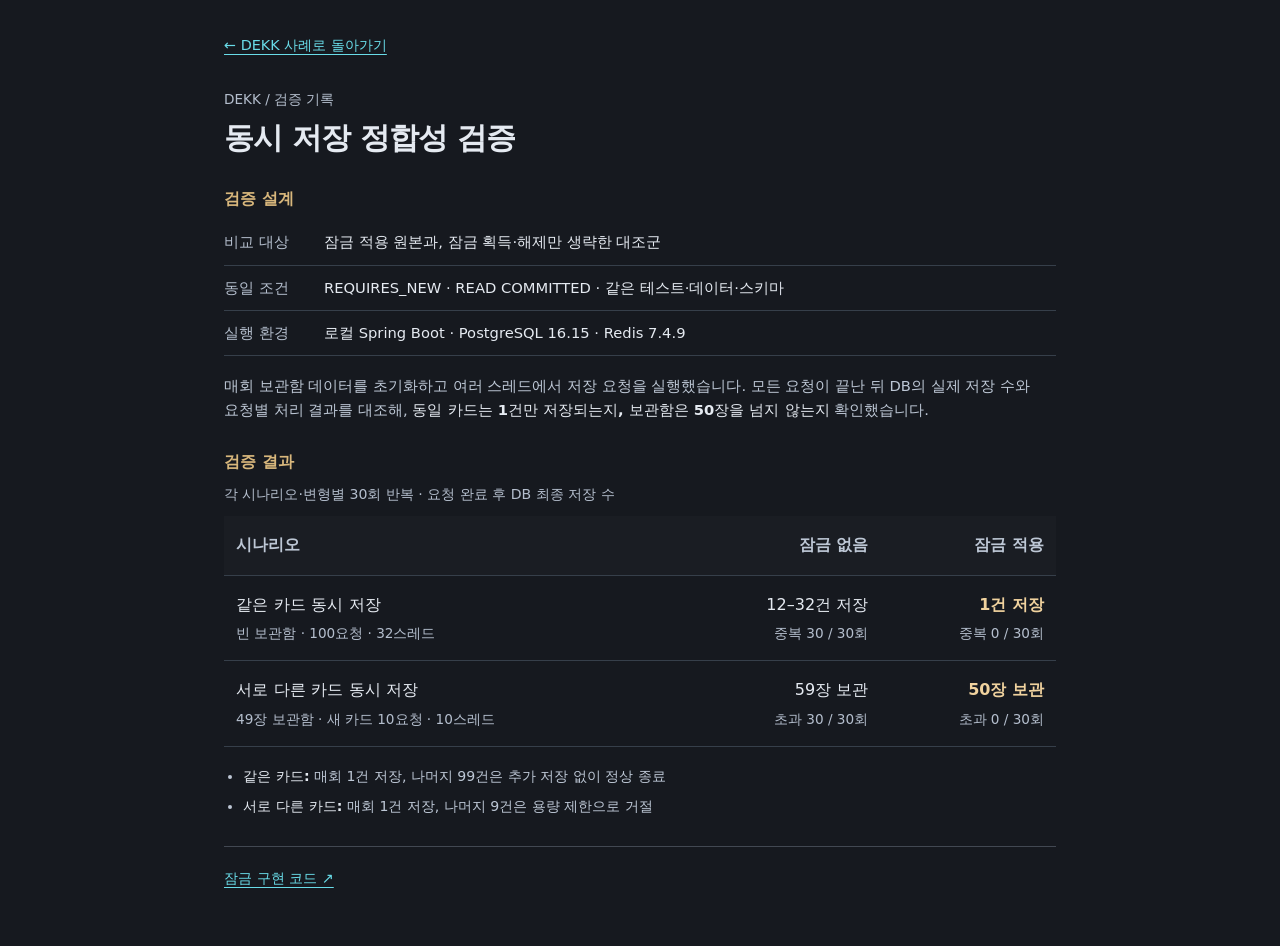
==== evidence/performance/dekk-concurrent-save.html @ 36550927 "feat: 검증 수치와 개별 측정 기록을 포트폴리오에 반영" ====
<!doctype html>
<html lang="ko"><head><meta charset="utf-8"><meta name="viewport" content="width=device-width,initial-scale=1"><meta name="robots" content="noindex">
<title>DEKK 동시 저장 정합성 검증 | 조성률</title><style>
:root{color-scheme:dark;font-family:system-ui,-apple-system,sans-serif;background:#16191f;color:#e5eaf1}
*{box-sizing:border-box}
body{max-width:880px;margin:auto;padding:32px 24px 56px;line-height:1.65;word-break:keep-all;overflow-wrap:anywhere}
a{color:#69dce8;text-underline-offset:4px}a:focus-visible{outline:2px solid #d8b77c;outline-offset:5px}
header>a{font-size:.9rem}.eyebrow{color:#b4becd;font-size:.85rem;margin:30px 0 6px}
h1{margin:0 0 28px;font-size:1.9rem;line-height:1.35;letter-spacing:-.03em}
.table-wrap{overflow-x:auto}
table{border-collapse:collapse;width:100%;font-variant-numeric:tabular-nums;font-size:1rem}
caption{color:#b4becd;font-size:.88rem;text-align:left;margin-bottom:10px}
th,td{padding:16px 12px;border-bottom:1px solid #363f4a;text-align:right;vertical-align:middle}
th:first-child{text-align:left}thead th{background:#ffffff04;color:#bdc7d5;font-weight:600}
thead th:not(:first-child),tbody td{white-space:nowrap}
tbody th{font-weight:550}tbody td:last-child{color:#f0d29e;font-weight:650}
small{display:block;font-weight:400;color:#b4becd;font-size:.85rem;margin-top:4px}
h2{margin:26px 0 8px;font-size:1rem;color:#d8b77c}
.condition{margin:0;color:#bdc7d5;font-size:.92rem}
footer{display:flex;flex-wrap:wrap;gap:14px 24px;margin-top:28px;padding-top:20px;border-top:1px solid #424852;font-size:.9rem}
@media(max-width:560px){body{padding:22px 18px 40px}h1{font-size:1.55rem;margin-bottom:24px}.eyebrow{margin-top:26px}th,td{padding:13px 7px;font-size:.9rem}small{font-size:.8rem}.condition{font-size:.88rem}footer{gap:14px 20px}}

.study-setup{margin:0;font-size:.92rem}
.study-setup>div{display:grid;grid-template-columns:88px 1fr;gap:12px;padding:10px 0;border-bottom:1px solid #363f4a}
.study-setup dt{color:#b4becd}.study-setup dd{margin:0}
.method{font-size:.92rem;color:#bdc7d5;margin:18px 0 0}.method strong{color:#e5eaf1;font-weight:550}
.observations{padding-left:19px;margin:18px 0 0;font-size:.88rem;color:#bdc7d5}
.observations li+li{margin-top:6px}.observations strong{font-weight:550;color:#e5eaf1}
@media(max-width:560px){.study-setup>div{grid-template-columns:70px 1fr;gap:8px}.study-setup,.method{font-size:.88rem}tbody th{width:45%}tbody td small{font-size:.76rem}}
</style></head><body>
<header><a href="../../index.html#dekk-concurrent-save">← DEKK 사례로 돌아가기</a><p class="eyebrow">DEKK / 검증 기록</p><h1>동시 저장 정합성 검증</h1></header>
<main><section aria-labelledby="design-heading"><h2 id="design-heading">검증 설계</h2>
<dl class="study-setup">
<div><dt>비교 대상</dt><dd>잠금 적용 원본과, 잠금 획득·해제만 생략한 대조군</dd></div>
<div><dt>동일 조건</dt><dd>REQUIRES_NEW · READ COMMITTED · 같은 테스트·데이터·스키마</dd></div>
<div><dt>실행 환경</dt><dd>로컬 Spring Boot · PostgreSQL 16.15 · Redis 7.4.9</dd></div>
</dl>
<p class="method">매회 보관함 데이터를 초기화하고 여러 스레드에서 저장 요청을 실행했습니다. 모든 요청이 끝난 뒤 DB의 실제 저장 수와 요청별 처리 결과를 대조해, <strong>동일 카드는 1건만 저장되는지, 보관함은 50장을 넘지 않는지</strong> 확인했습니다.</p>
</section><section aria-labelledby="result-heading"><h2 id="result-heading">검증 결과</h2><div class="table-wrap"><table><caption>각 시나리오·변형별 30회 반복 · 요청 완료 후 DB 최종 저장 수</caption><thead><tr><th scope="col">시나리오</th><th scope="col">잠금 없음</th><th scope="col">잠금 적용</th></tr></thead><tbody><tr><th scope="row">같은 카드 동시 저장<small>빈 보관함 · 100요청 · 32스레드</small></th><td>12–32건 저장<small>중복 30 / 30회</small></td><td>1건 저장<small>중복 0 / 30회</small></td></tr><tr><th scope="row">서로 다른 카드 동시 저장<small>49장 보관함 · 새 카드 10요청 · 10스레드</small></th><td>59장 보관<small>초과 30 / 30회</small></td><td>50장 보관<small>초과 0 / 30회</small></td></tr></tbody></table></div>
<ul class="observations" aria-label="잠금 적용 시 요청 처리 확인">
<li><strong>같은 카드:</strong> 매회 1건 저장, 나머지 99건은 추가 저장 없이 정상 종료</li>
<li><strong>서로 다른 카드:</strong> 매회 1건 저장, 나머지 9건은 용량 제한으로 거절</li>
</ul></section></main>
<footer><a href="https://github.com/potenup-dekk/DEKK-BE/blob/f20c246c353acd82a60c1619998a6a2738d22e38/src/main/java/com/dekk/global/lock/DistributedLockAop.java" target="_blank" rel="noopener noreferrer">잠금 구현 코드 ↗</a></footer></body></html>
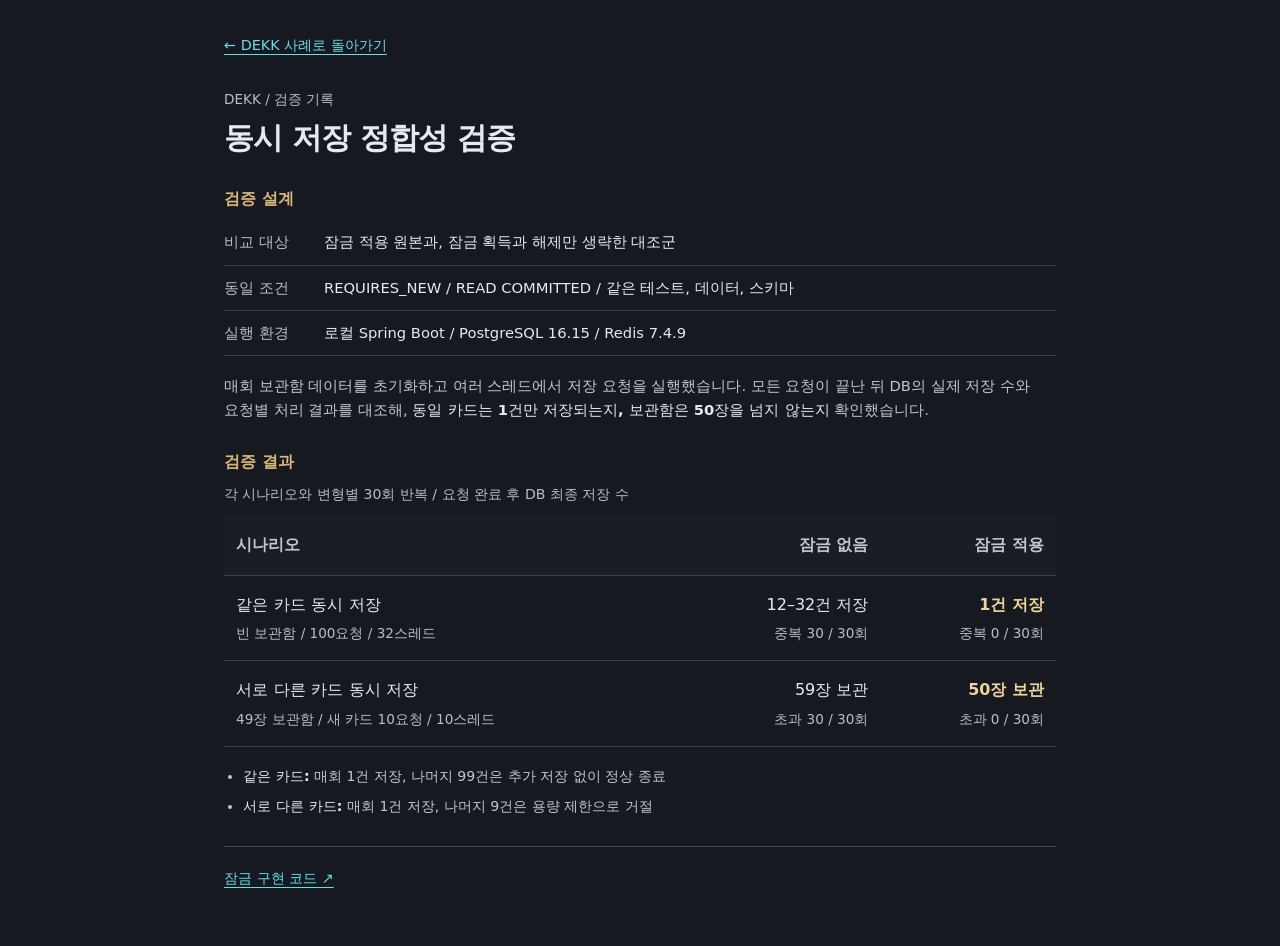
==== commit 933b3a59: "Refine project carousel, portfolio title and text separators" ====
--- a/evidence/performance/dekk-concurrent-save.html
+++ b/evidence/performance/dekk-concurrent-save.html
@@ -31,12 +31,12 @@
 <header><a href="../../index.html#dekk-concurrent-save">← DEKK 사례로 돌아가기</a><p class="eyebrow">DEKK / 검증 기록</p><h1>동시 저장 정합성 검증</h1></header>
 <main><section aria-labelledby="design-heading"><h2 id="design-heading">검증 설계</h2>
 <dl class="study-setup">
-<div><dt>비교 대상</dt><dd>잠금 적용 원본과, 잠금 획득·해제만 생략한 대조군</dd></div>
-<div><dt>동일 조건</dt><dd>REQUIRES_NEW · READ COMMITTED · 같은 테스트·데이터·스키마</dd></div>
-<div><dt>실행 환경</dt><dd>로컬 Spring Boot · PostgreSQL 16.15 · Redis 7.4.9</dd></div>
+<div><dt>비교 대상</dt><dd>잠금 적용 원본과, 잠금 획득과 해제만 생략한 대조군</dd></div>
+<div><dt>동일 조건</dt><dd>REQUIRES_NEW / READ COMMITTED / 같은 테스트, 데이터, 스키마</dd></div>
+<div><dt>실행 환경</dt><dd>로컬 Spring Boot / PostgreSQL 16.15 / Redis 7.4.9</dd></div>
 </dl>
 <p class="method">매회 보관함 데이터를 초기화하고 여러 스레드에서 저장 요청을 실행했습니다. 모든 요청이 끝난 뒤 DB의 실제 저장 수와 요청별 처리 결과를 대조해, <strong>동일 카드는 1건만 저장되는지, 보관함은 50장을 넘지 않는지</strong> 확인했습니다.</p>
-</section><section aria-labelledby="result-heading"><h2 id="result-heading">검증 결과</h2><div class="table-wrap"><table><caption>각 시나리오·변형별 30회 반복 · 요청 완료 후 DB 최종 저장 수</caption><thead><tr><th scope="col">시나리오</th><th scope="col">잠금 없음</th><th scope="col">잠금 적용</th></tr></thead><tbody><tr><th scope="row">같은 카드 동시 저장<small>빈 보관함 · 100요청 · 32스레드</small></th><td>12–32건 저장<small>중복 30 / 30회</small></td><td>1건 저장<small>중복 0 / 30회</small></td></tr><tr><th scope="row">서로 다른 카드 동시 저장<small>49장 보관함 · 새 카드 10요청 · 10스레드</small></th><td>59장 보관<small>초과 30 / 30회</small></td><td>50장 보관<small>초과 0 / 30회</small></td></tr></tbody></table></div>
+</section><section aria-labelledby="result-heading"><h2 id="result-heading">검증 결과</h2><div class="table-wrap"><table><caption>각 시나리오와 변형별 30회 반복 / 요청 완료 후 DB 최종 저장 수</caption><thead><tr><th scope="col">시나리오</th><th scope="col">잠금 없음</th><th scope="col">잠금 적용</th></tr></thead><tbody><tr><th scope="row">같은 카드 동시 저장<small>빈 보관함 / 100요청 / 32스레드</small></th><td>12–32건 저장<small>중복 30 / 30회</small></td><td>1건 저장<small>중복 0 / 30회</small></td></tr><tr><th scope="row">서로 다른 카드 동시 저장<small>49장 보관함 / 새 카드 10요청 / 10스레드</small></th><td>59장 보관<small>초과 30 / 30회</small></td><td>50장 보관<small>초과 0 / 30회</small></td></tr></tbody></table></div>
 <ul class="observations" aria-label="잠금 적용 시 요청 처리 확인">
 <li><strong>같은 카드:</strong> 매회 1건 저장, 나머지 99건은 추가 저장 없이 정상 종료</li>
 <li><strong>서로 다른 카드:</strong> 매회 1건 저장, 나머지 9건은 용량 제한으로 거절</li>
